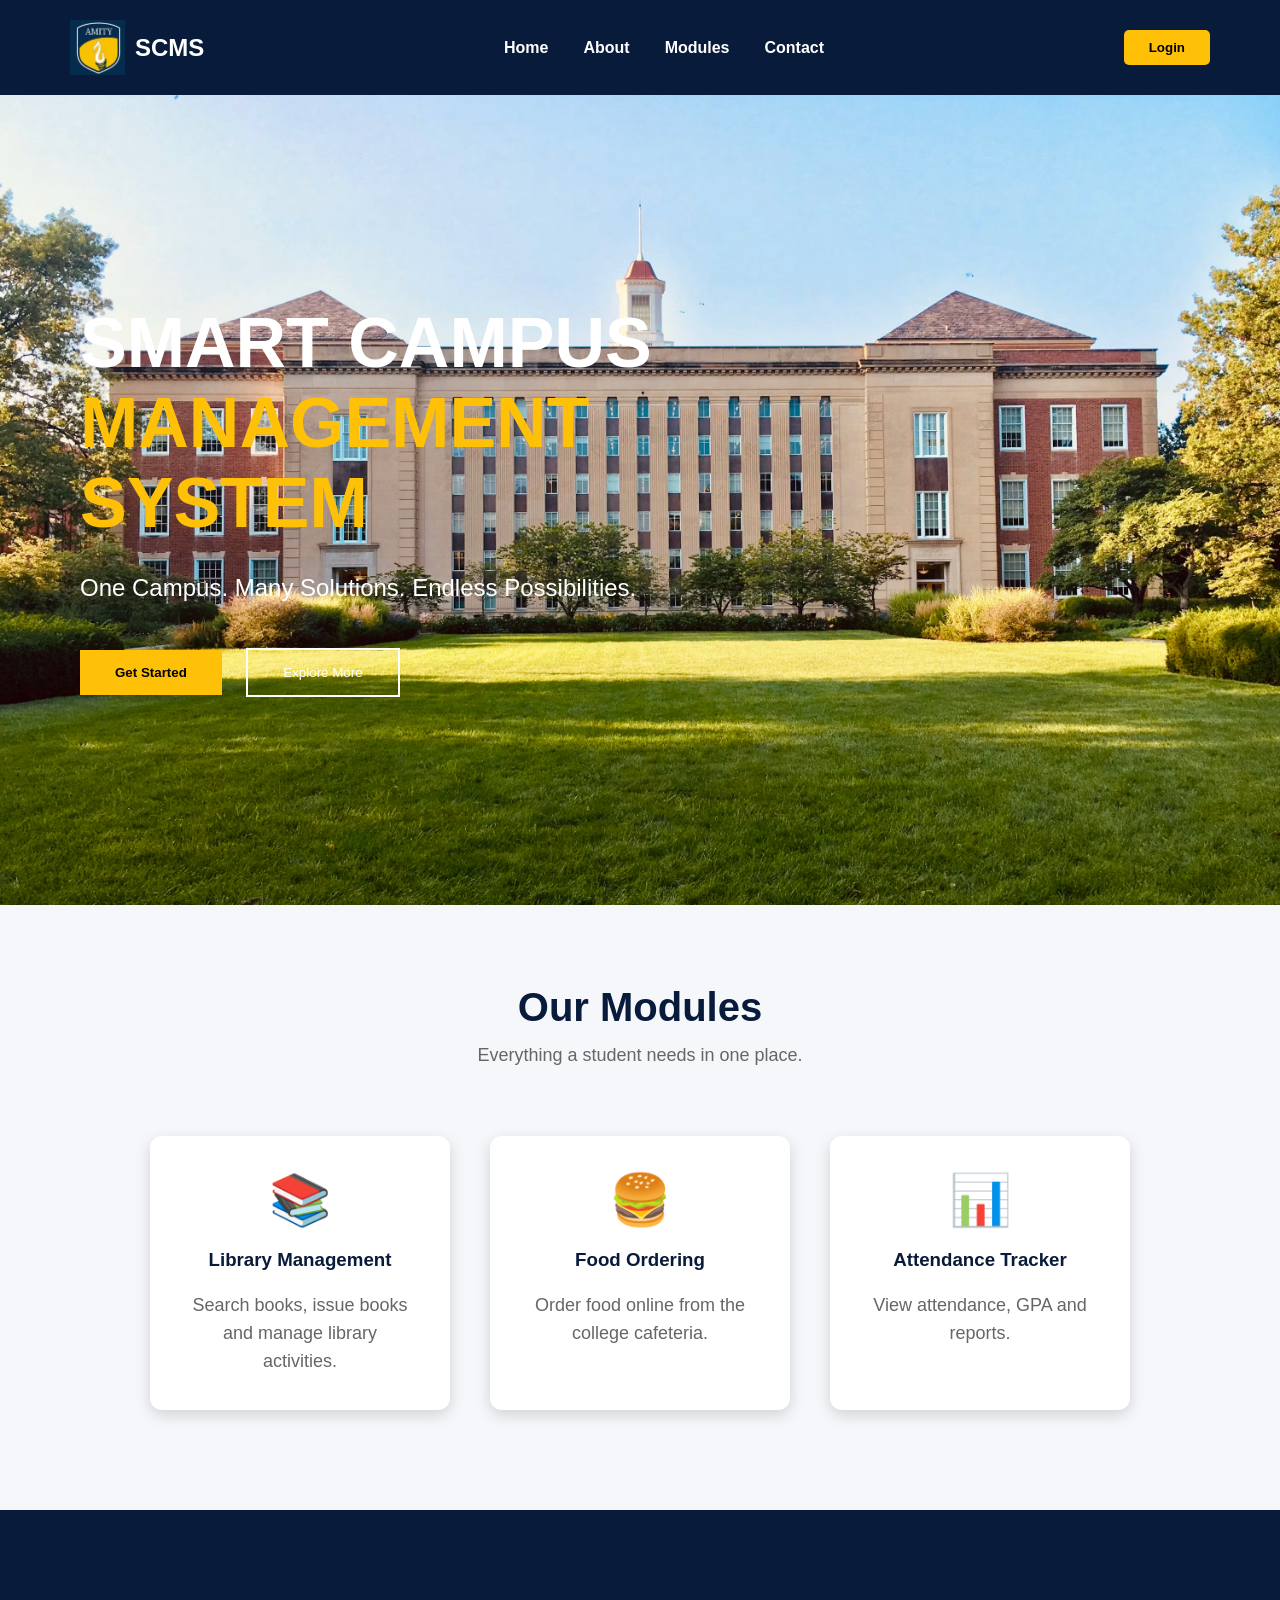
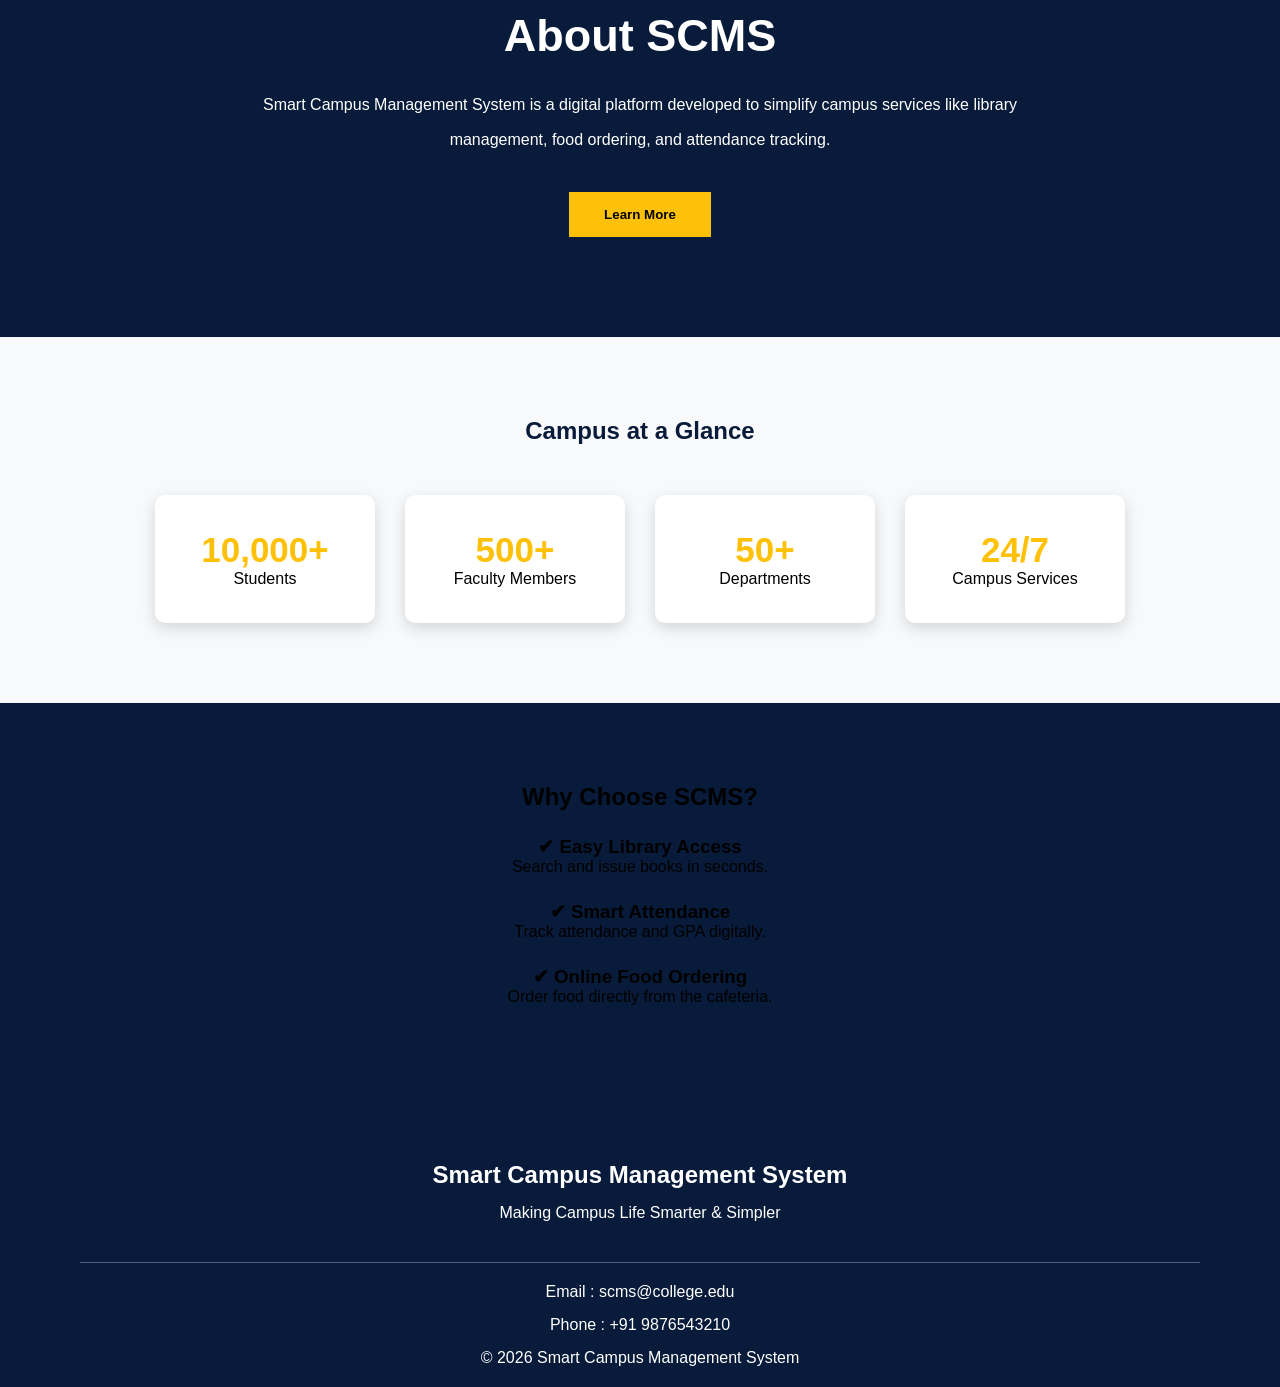
==== frontend/index.html @ 8f3386c9 "changed the files into frontend directory" ====
<!DOCTYPE html>
<html>

<head>

    <title>SCMS</title>

    <link rel="stylesheet" href="style.css">

</head>

<body>

<nav>

    <div class="logo">

        <img src="images/logo.png" alt="Logo">

        <h2>SCMS</h2>

    </div>

    <ul>

        <li><a href="#">Home</a></li>

        <li><a href="#">About</a></li>

        <li><a href="#">Modules</a></li>

        <li><a href="#">Contact</a></li>

    </ul>

    <button>Login</button>

</nav>
<section class="hero">

<div class="hero-text">

<h1>

SMART CAMPUS

<br>

<span>MANAGEMENT SYSTEM</span>

</h1>

<p>

One Campus.

Many Solutions.

Endless Possibilities.

</p>

<div class="buttons">

<button class="btn1">

Get Started

</button>

<button class="btn2">

Explore More

</button>

</div>

</div>

</section>
</body>
<!-- Modules Section -->

<section class="modules">

    <h1>Our Modules</h1>

    <p>
        Everything a student needs in one place.
    </p>

    <div class="module-container">

<div class="card">

    <h2>📚</h2>

    <h3>Library Management</h3>

    <p>

        Search books, issue books and
        manage library activities.

    </p>

</div>  <div class="card">

    <h2>🍔</h2>

    <h3>Food Ordering</h3>

    <p>

        Order food online from the
        college cafeteria.

    </p>

</div> <div class="card">

    <h2>📊</h2>

    <h3>Attendance Tracker</h3>

    <p>

        View attendance,
        GPA and reports.

    </p>

</div> </div>

</section><section class="about">

    <div class="about-text">

        <h1>About SCMS</h1>

        <p>

            Smart Campus Management System
            is a digital platform developed
            to simplify campus services like
            library management, food ordering,
            and attendance tracking.

        </p>

        <button>

            Learn More

        </button>

    </div>

</section>
<section class="stats">

    <h1>Campus at a Glance</h1>

    <div class="stats-container">

        <div class="stat-box">
            <h2>10,000+</h2>
            <p>Students</p>
        </div>

        <div class="stat-box">
            <h2>500+</h2>
            <p>Faculty Members</p>
        </div>

        <div class="stat-box">
            <h2>50+</h2>
            <p>Departments</p>
        </div>

        <div class="stat-box">
            <h2>24/7</h2>
            <p>Campus Services</p>
        </div>

    </div>

</section><section class="features">

    <h1>Why Choose SCMS?</h1>

    <div class="feature">

        <h3>✔ Easy Library Access</h3>

        <p>Search and issue books in seconds.</p>

    </div>

    <div class="feature">

        <h3>✔ Smart Attendance</h3>

        <p>Track attendance and GPA digitally.</p>

    </div>

    <div class="feature">

        <h3>✔ Online Food Ordering</h3>

        <p>Order food directly from the cafeteria.</p>

    </div>

</section><footer>

    <h2>Smart Campus Management System</h2>

    <p>
        Making Campus Life Smarter & Simpler
    </p>

    <hr>

    <p>

        Email :
        scms@college.edu

    </p>

    <p>

        Phone :
        +91 9876543210

    </p>

    <p>

        © 2026 Smart Campus Management System

    </p>

</footer>
</html>
---- frontend/style.css ----
*{
    margin:0;
    padding:0;
    box-sizing:border-box;
    font-family:Arial, Helvetica, sans-serif;
}

body{

    background:#081B3A;

}

nav{

    display:flex;

    justify-content:space-between;

    align-items:center;

    padding:20px 70px;

    background:#081B3A;

}

.logo{

    display:flex;

    align-items:center;

    gap:10px;

}

.logo img{

    width:55px;

}

.logo h2{

    color:white;

}

nav ul{

    display:flex;

    list-style:none;

    gap:35px;

}

nav ul li a{

    text-decoration:none;

    color:white;

    font-weight:bold;

}

nav button{

    padding:10px 25px;

    background:#FFC107;

    border:none;

    border-radius:5px;

    cursor:pointer;

    font-weight:bold;

    }
    .hero{

height:90vh;

background:url("images/bg.jpg");

background-size:cover;

background-position:center;

display:flex;

align-items:center;

padding-left:80px;

}

.hero-text{

color:white;

width:50%;

}

.hero h1{

font-size:70px;

}

.hero h1 span{

color:#FFC107;

}

.hero p{

font-size:24px;

margin-top:25px;

line-height:40px;

}

.buttons{

margin-top:40px;

}

.btn1{

padding:15px 35px;

background:#FFC107;

border:none;

font-weight:bold;

margin-right:20px;

cursor:pointer;

}

.btn2{

padding:15px 35px;

background:transparent;

border:2px solid white;

color:white;

cursor:pointer;

}.modules{

    text-align:center;

    padding:80px 60px;

    background:#F5F7FA;

}

.modules h1{

    color:#081B3A;

    font-size:40px;

}

.modules p{

    margin-top:15px;

    color:#666;

    font-size:18px;
}

.module-container{

    display:flex;

    justify-content:center;

    margin-top:50px;

}.card{

    width:300px;

    background:white;

    margin:20px;

    padding:35px;

    border-radius:12px;

    box-shadow:0px 5px 15px rgba(0,0,0,0.15);

    transition:0.3s;

}

.card:hover{

    transform:translateY(-10px);

}

.card h2{

    font-size:50px;

}

.card h3{

    margin-top:20px;

    color:#081B3A;

}

.card p{

    margin-top:20px;

    line-height:28px;

}
.about{

    background:#081B3A;

    color:white;

    padding:100px;

    text-align:center;

}

.about h1{

    font-size:45px;

}

.about p{

    width:70%;

    margin:auto;

    margin-top:25px;

    line-height:35px;

}

.about button{

    margin-top:35px;

    padding:15px 35px;

    background:#FFC107;

    border:none;

    font-weight:bold;

}.stats{

    padding:80px;
    text-align:center;
    background:#F8F9FA;

}

.stats h1{

    color:#081B3A;
    margin-bottom:50px;

}

.stats-container{

    display:flex;
    justify-content:center;
    gap:30px;

}

.stat-box{

    background:white;
    padding:35px;
    width:220px;
    border-radius:10px;
    box-shadow:0px 5px 15px rgba(0,0,0,0.15);

}

.stat-box h2{

    color:#FFC107;
    font-size:35px;

}
.features{

    padding:80px;
    text-align:center;

}

.feature{

    margin:25px auto;
    width:70%;

}footer{

    background:#081B3A;
    color:white;
    text-align:center;
    padding:50px;

}

footer p{

    margin-top:15px;

}

footer hr{

    margin:25px 0;

}.login-section{

height:90vh;

display:flex;

justify-content:center;

align-items:center;

background:#F5F7FA;

}

.login-box{

width:420px;

background:white;

padding:40px;

border-radius:12px;

text-align:center;

box-shadow:0px 5px 20px rgba(0,0,0,.2);

}.login-box input{

width:100%;

padding:15px;

margin-top:20px;

border-radius:6px;

border:1px solid #ccc;

font-size:16px;

}.login-box button{

width:100%;

padding:15px;

margin-top:25px;

background:#FFC107;

border:none;

font-weight:bold;

cursor:pointer;

font-size:18px;

border-radius:6px;

}.options{

display:flex;

justify-content:space-between;

margin-top:20px;

font-size:14px;

}.login-logo{

width:90px;

margin-bottom:20px;

}.login-box button:hover{

background:#E0A800;

}

.options a:hover{

color:#FFC107;

}.welcome{

padding:60px;

color:white;

text-align:center;

}.dashboard{

display:flex;

justify-content:center;

gap:30px;

padding:60px;

flex-wrap:wrap;

}

.dash-card{

width:240px;

padding:30px;

background:white;

border-radius:10px;

text-align:center;

box-shadow:0px 5px 15px rgba(0,0,0,.2);

transition:.3s;

}

.dash-card:hover{

transform:translateY(-10px);

}.library-header{

    text-align:center;
    padding:60px;
    color:white;

}.options a:hover{

color:#FFC107;

}.welcome{

padding:60px;

color:white;

text-align:center;

}.dashboard{

display:flex;

justify-content:center;

gap:30px;

padding:60px;

flex-wrap:wrap;

}

.dash-card{

width:240px;

padding:30px;

background:white;

border-radius:10px;

text-align:center;

box-shadow:0px 5px 15px rgba(0,0,0,.2);

transition:.3s;

}

.dash-card:hover{

transform:translateY(-10px);

}.library-header{

    text-align:center;
    padding:60px;
    color:white;

}.books{

    padding:40px;

}

table{

    width:90%;
    margin:auto;
    border-collapse:collapse;
    background:white;

}

th{

    background:#081B3A;
    color:white;

}

th,td{

    padding:15px;
    border:1px solid #ddd;
    text-align:center;

}.categories{

    padding:70px;

    text-align:center;

}

.category-container{

    display:flex;

    justify-content:center;

    gap:25px;

    margin-top:40px;

    flex-wrap:wrap;

}

.category-card{

    width:220px;

    background:white;

    padding:30px;

    border-radius:12px;

    box-shadow:0px 5px 15px rgba(0,0,0,.15);

    transition:.3s;

}

.category-card:hover{

    transform:translateY(-8px);

}.recent-books{

padding:70px;

text-align:center;

background:#F8F9FA;

}

.recent-container{

display:flex;

justify-content:center;

gap:30px;

margin-top:40px;

}

.recent-card{

width:250px;

padding:25px;

background:white;

border-radius:12px;

box-shadow:0px 5px 15px rgba(0,0,0,.15);

}.popular-books{

padding:70px;

text-align:center;

}

.popular-container{

display:flex;

justify-content:center;

gap:30px;

margin-top:40px;

}

.popular-card{

width:250px;

background:white;

padding:30px;

border-radius:12px;

box-shadow:0px 5px 15px rgba(0,0,0,.15);

transition:.3s;

}

.popular-card:hover{

transform:scale(1.05);

}.food-header{

text-align:center;

padding:60px;

color:white;

}.food-search{

text-align:center;

margin:40px;

}

.food-search input{

width:350px;

padding:15px;

}

.food-search button{

padding:15px 30px;

background:#FFC107;

border:none;

cursor:pointer;

}.menu{

padding:70px;

text-align:center;

}

.menu-container{

display:flex;

justify-content:center;

gap:30px;

flex-wrap:wrap;

margin-top:40px;

}

.menu-card{

width:250px;

background:white;

padding:30px;

border-radius:12px;

box-shadow:0px 5px 15px rgba(0,0,0,.15);

transition:.3s;

}

.menu-card:hover{

transform:translateY(-8px);

}

.menu-card button{

margin-top:15px;

padding:10px 20px;

background:#FFC107;

border:none;

cursor:pointer;

}.cart{

padding:60px;

text-align:center;

background:#F5F7FA;

}footer{

    background:#081B3A;
    color:white;
    padding:50px 80px 20px;

}

.footer-container{

    display:flex;
    justify-content:space-between;
    flex-wrap:wrap;
    gap:50px;

}

.footer-about{

    width:35%;

}

.footer-about h2{

    color:#FFC107;
    margin-bottom:15px;

}

.footer-about p{

    line-height:28px;

}

.footer-links h3,
.footer-contact h3{

    color:#FFC107;
    margin-bottom:15px;

}

.footer-links ul{

    list-style:none;

}

.footer-links li{

    margin-bottom:12px;

}

.footer-links a{

    color:white;
    text-decoration:none;

}

.footer-links a:hover{

    color:#FFC107;

}

.footer-contact p{

    margin-bottom:12px;

}

footer hr{

    margin:40px 0 20px;
    border:0;
    height:1px;
    background:#4B5D80;

}

.copyright{

    text-align:center;
    font-size:14px;

}.attendance-header{

    text-align:center;

    padding:60px;

    color:white;

}.overall-attendance{

    display:flex;

    justify-content:center;

    padding:50px;

}

.attendance-card{

    width:350px;

    background:white;

    padding:35px;

    text-align:center;

    border-radius:12px;

    box-shadow:0px 5px 15px rgba(0,0,0,.2);

}

.attendance-card h1{

    font-size:55px;

    color:#FFC107;

}.performance{

padding:70px;

text-align:center;

}

.performance-container{

display:flex;

justify-content:center;

gap:30px;

margin-top:40px;

}

.performance-card{

width:220px;

background:white;

padding:30px;

border-radius:12px;

box-shadow:0px 5px 15px rgba(0,0,0,.15);

}.calendar{

text-align:center;

padding:60px;

background:#F5F7FA;

}

.calendar-container{

display:flex;

justify-content:center;

gap:20px;

margin-top:30px;

}

.calendar-container div{

background:white;

padding:20px;

border-radius:8px;

box-shadow:0px 3px 10px rgba(0,0,0,.15);

}.attendance-notification{

padding:60px;

text-align:center;

}

.attendance-notification ul{

list-style:none;

margin-top:30px;

}

.attendance-notification li{

margin:20px;

font-size:18px;

}
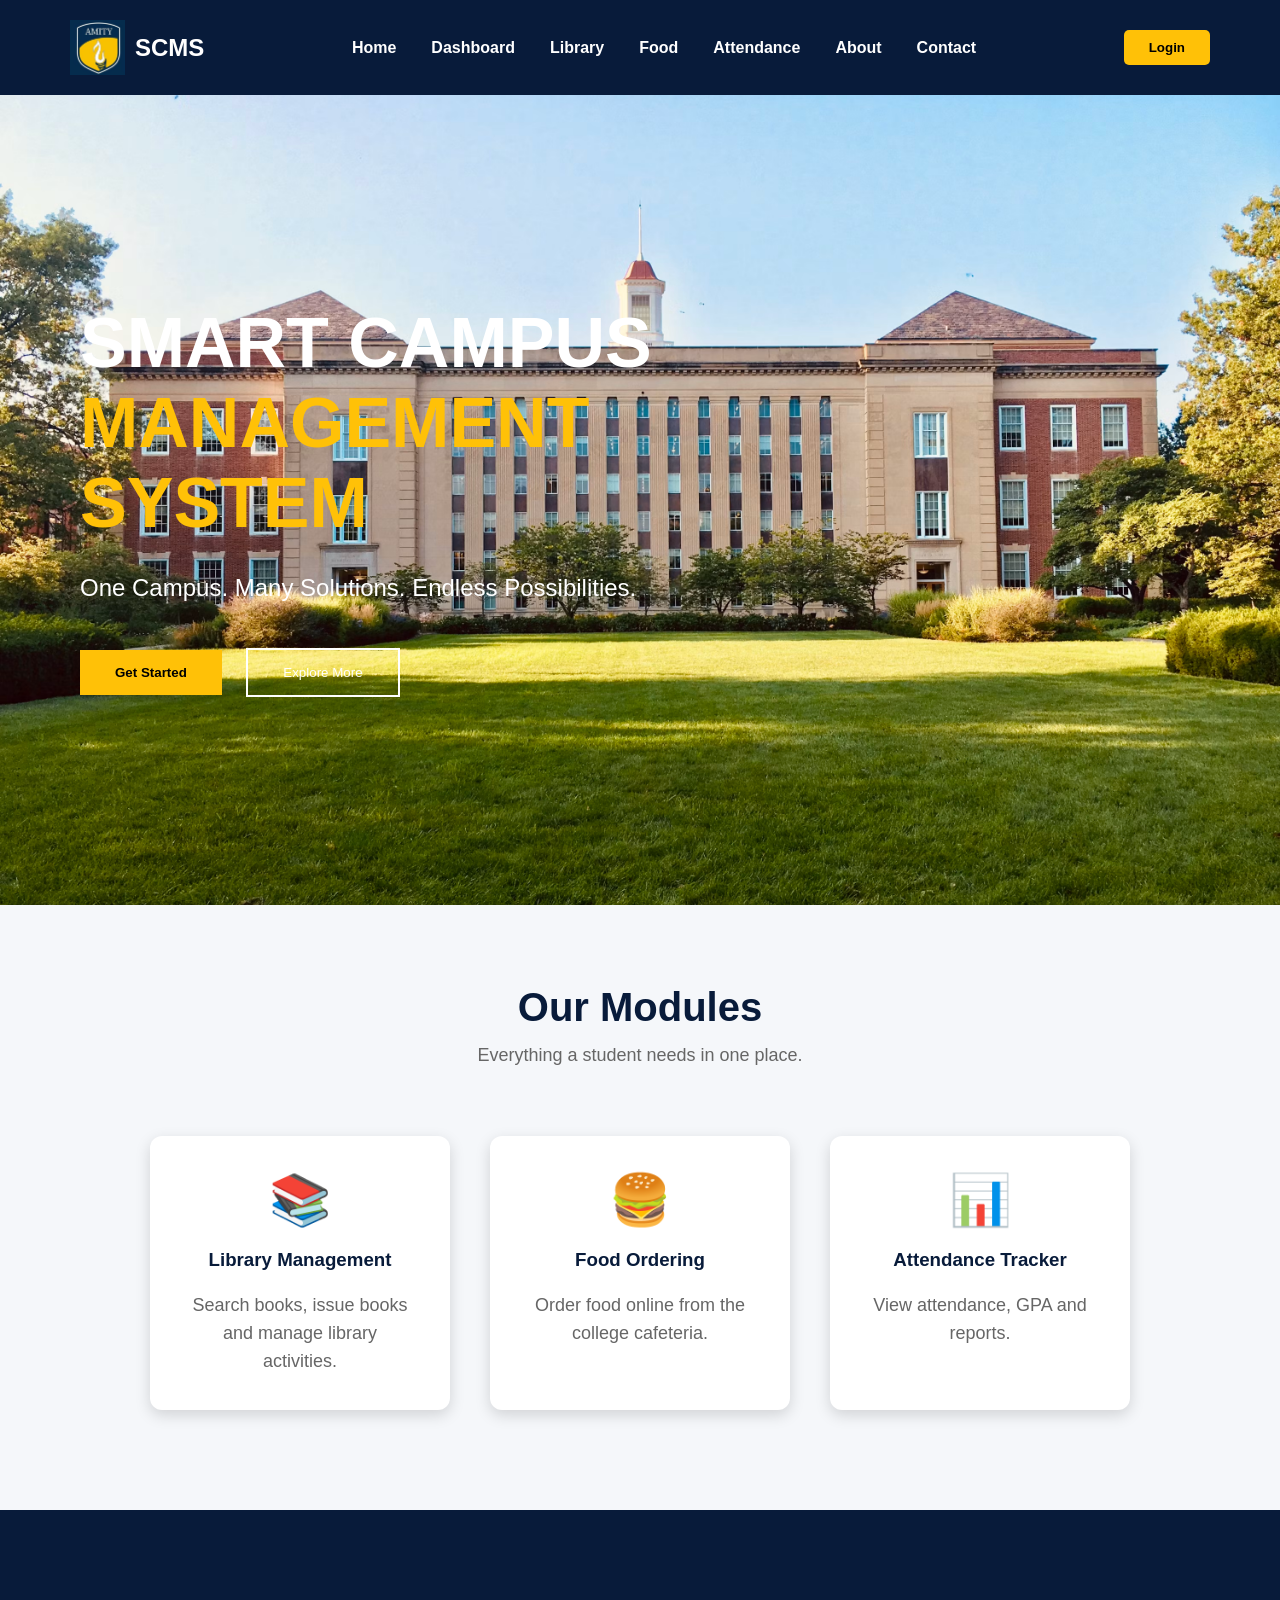
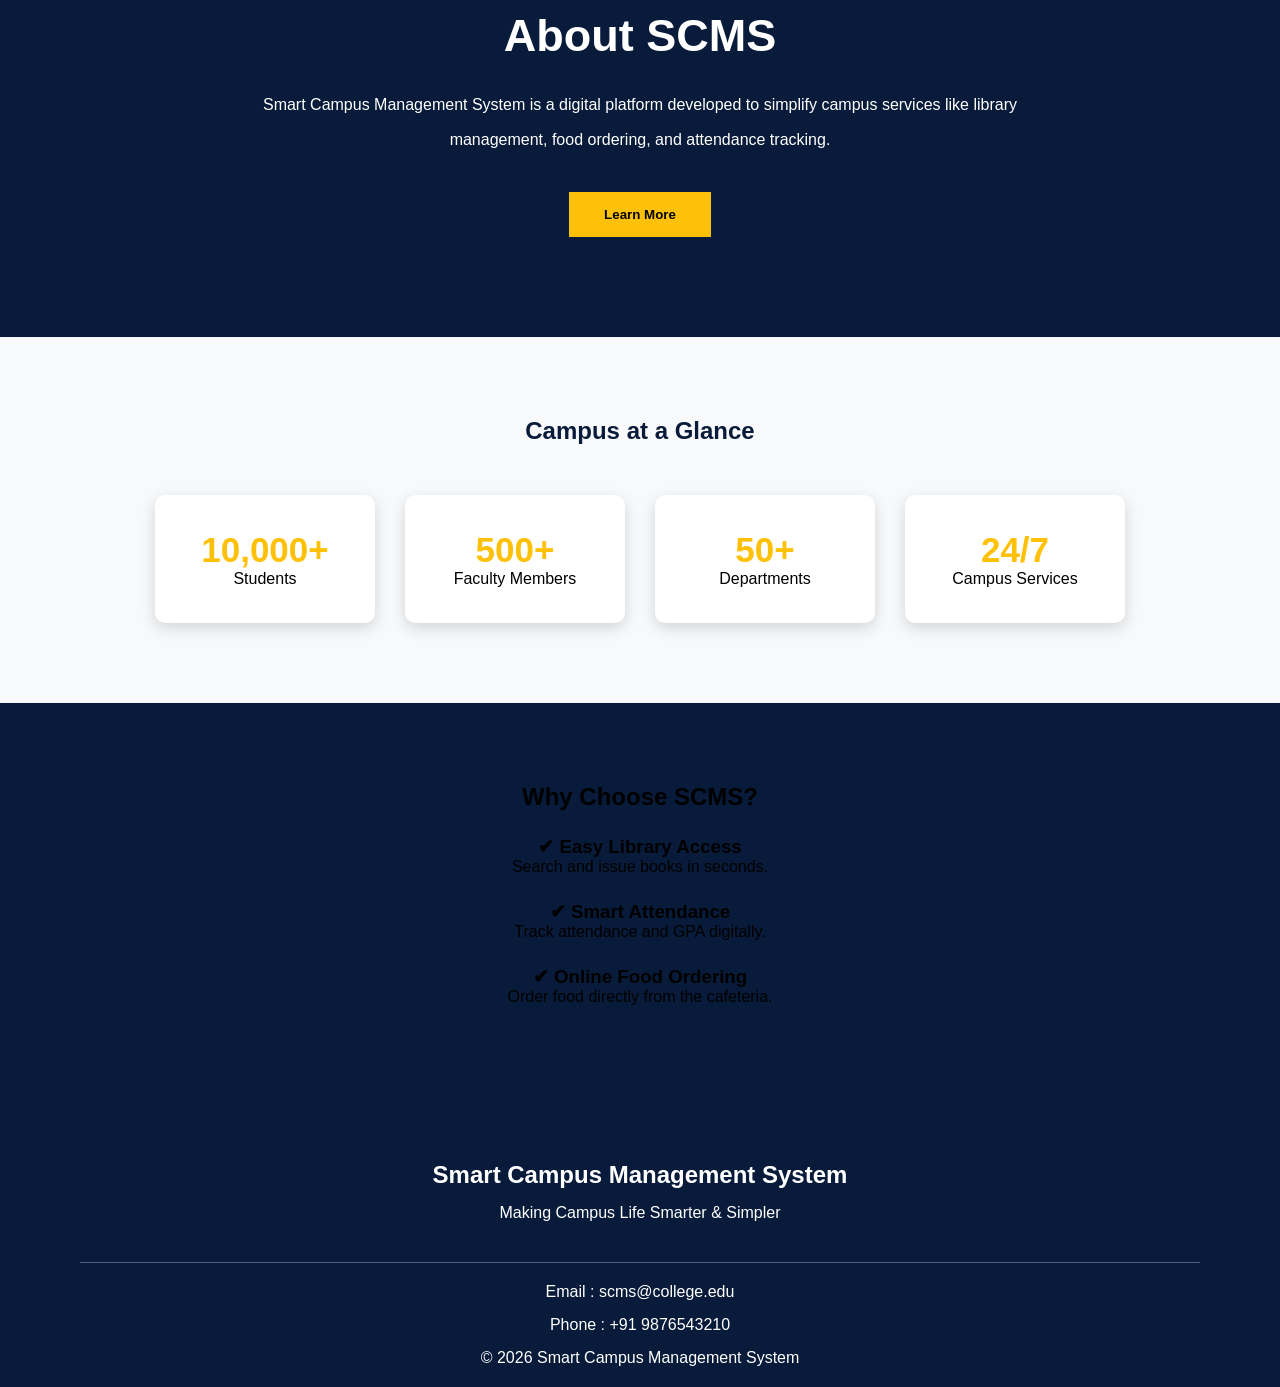
==== commit 7ad71390: "linked all the pages in the nav bar?" ====
--- a/frontend/index.html
+++ b/frontend/index.html
@@ -14,26 +14,31 @@
 <nav>
 
     <div class="logo">
-
-        <img src="images/logo.png" alt="Logo">
-
+        <img src="images/logo.png" alt="SCMS Logo">
         <h2>SCMS</h2>
-
     </div>
 
     <ul>
 
-        <li><a href="#">Home</a></li>
-
-        <li><a href="#">About</a></li>
-
-        <li><a href="#">Modules</a></li>
-
-        <li><a href="#">Contact</a></li>
+        <li><a href="index.html">Home</a></li>
+
+        <li><a href="dashboard.html">Dashboard</a></li>
+
+        <li><a href="library.html">Library</a></li>
+
+        <li><a href="food.html">Food</a></li>
+
+        <li><a href="attendance.html">Attendance</a></li>
+
+        <li><a href="about.html">About</a></li>
+
+        <li><a href="contact.html">Contact</a></li>
 
     </ul>
 
-    <button>Login</button>
+    <a href="login.html">
+        <button>Login</button>
+    </a>
 
 </nav>
 <section class="hero">
